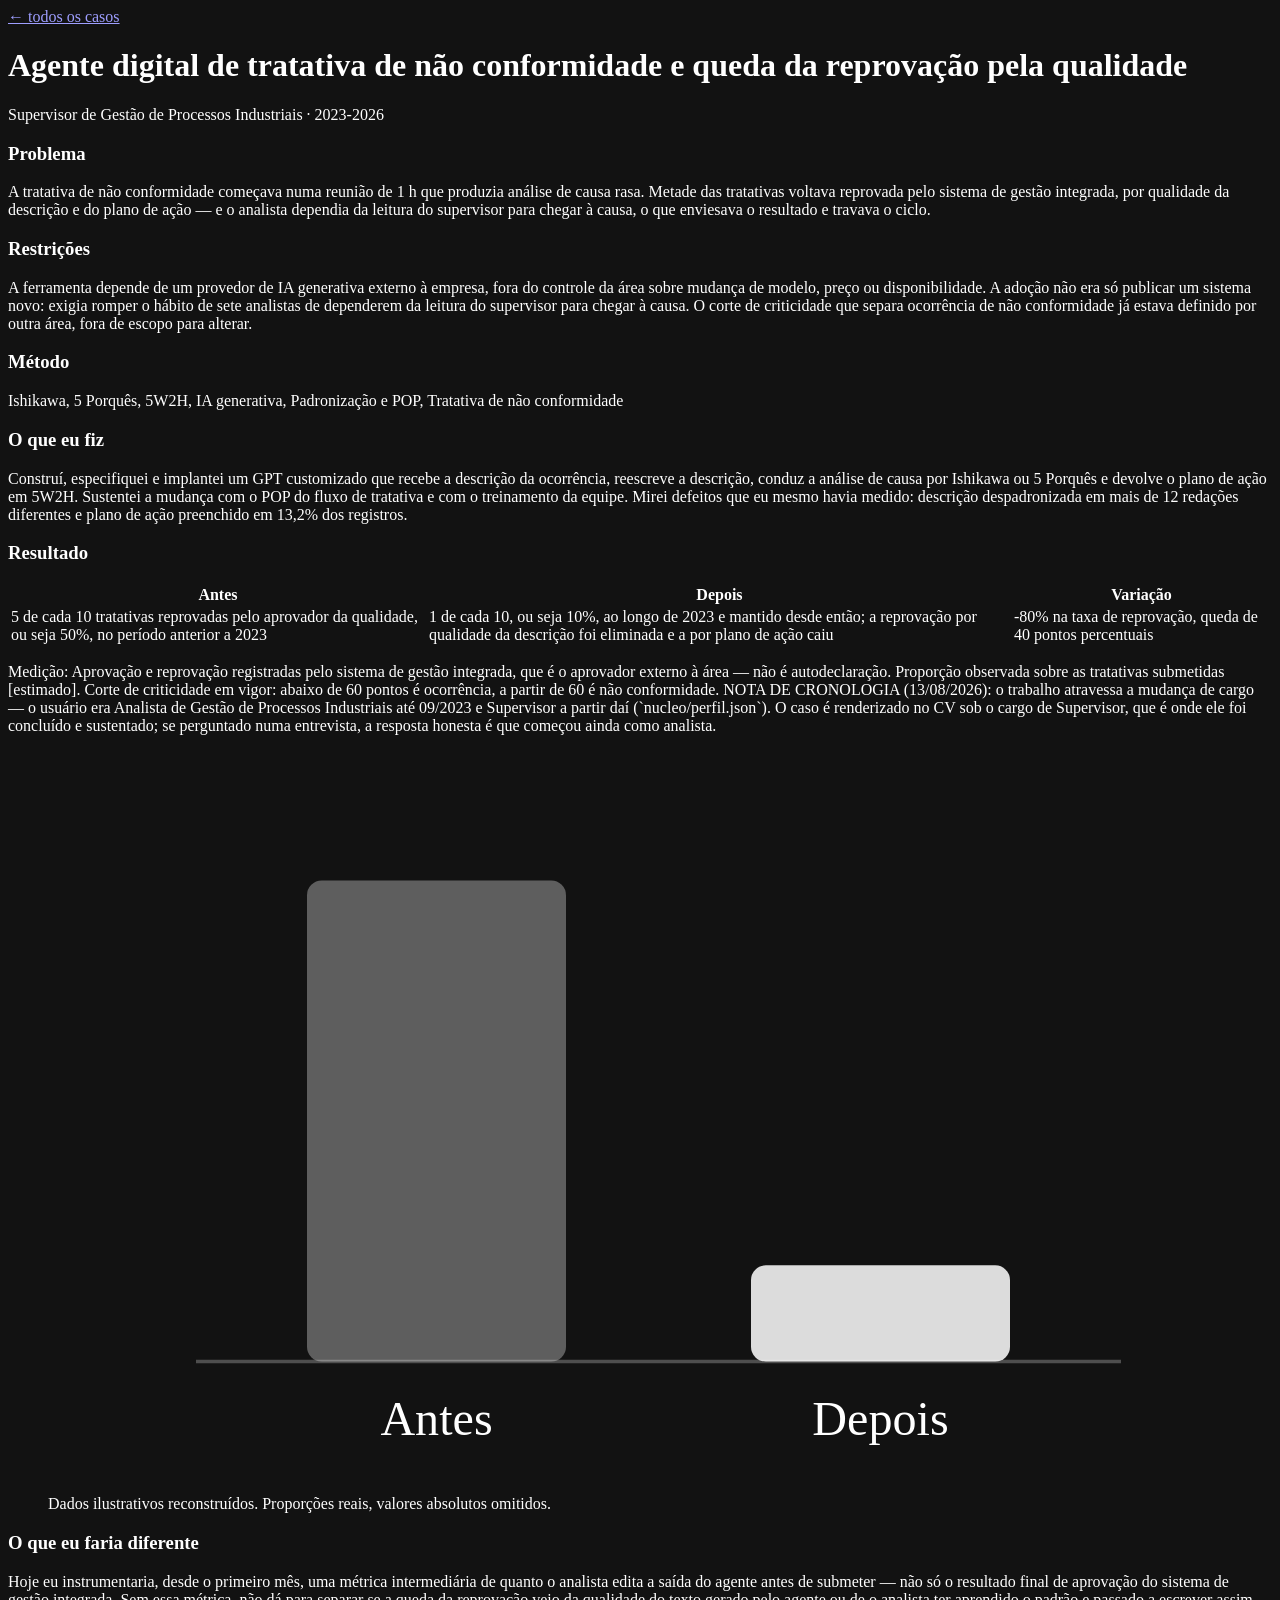
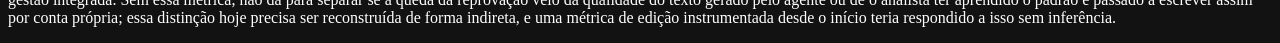
==== caso-agente-digital-tratativa-nc.html @ 701bb25c "Add files via upload portfolio" ====
<!doctype html>
<html lang="pt-BR">
<head>
<meta charset="utf-8">
<meta name="viewport" content="width=device-width,initial-scale=1">
<meta name="color-scheme" content="dark">
<title>Agente digital de tratativa de não conformidade e queda da reprovação pela qualidade — Marcelo Moura Moreira</title>
<meta name="description" content="Engenheiro de Melhoria Contínua | Especialista em Excelência Operacional">
<link rel="stylesheet" href="estatico/estilo.css">
</head>
<body>
<div class="env">

<a class="voltar" href="index.html">← todos os casos</a>
<h1>Agente digital de tratativa de não conformidade e queda da reprovação pela qualidade</h1>
<p class="papel">Supervisor de Gestão de Processos Industriais · 2023-2026</p>

<h3>Problema</h3>
<p>A tratativa de não conformidade começava numa reunião de 1 h que produzia análise de causa rasa. Metade das tratativas voltava reprovada pelo sistema de gestão integrada, por qualidade da descrição e do plano de ação — e o analista dependia da leitura do supervisor para chegar à causa, o que enviesava o resultado e travava o ciclo.</p>

<h3>Restrições</h3>
<p>A ferramenta depende de um provedor de IA generativa externo à empresa, fora do controle da área sobre mudança de modelo, preço ou disponibilidade. A adoção não era só publicar um sistema novo: exigia romper o hábito de sete analistas de dependerem da leitura do supervisor para chegar à causa. O corte de criticidade que separa ocorrência de não conformidade já estava definido por outra área, fora de escopo para alterar.</p>

<h3>Método</h3>
<p>Ishikawa, 5 Porquês, 5W2H, IA generativa, Padronização e POP, Tratativa de não conformidade</p>

<h3>O que eu fiz</h3>
<p>Construí, especifiquei e implantei um GPT customizado que recebe a descrição da ocorrência, reescreve a descrição, conduz a análise de causa por Ishikawa ou 5 Porquês e devolve o plano de ação em 5W2H. Sustentei a mudança com o POP do fluxo de tratativa e com o treinamento da equipe. Mirei defeitos que eu mesmo havia medido: descrição despadronizada em mais de 12 redações diferentes e plano de ação preenchido em 13,2% dos registros.</p>

<h3>Resultado</h3>
<table class="resultado">
  <tr><th>Antes</th><th>Depois</th><th>Variação</th></tr>
  <tr><td>5 de cada 10 tratativas reprovadas pelo aprovador da qualidade, ou seja 50%, no período anterior a 2023</td><td>1 de cada 10, ou seja 10%, ao longo de 2023 e mantido desde então; a reprovação por qualidade da descrição foi eliminada e a por plano de ação caiu</td><td>-80% na taxa de reprovação, queda de 40 pontos percentuais</td></tr>
</table>
<p>Medição: Aprovação e reprovação registradas pelo sistema de gestão integrada, que é o aprovador externo à área — não é autodeclaração. Proporção observada sobre as tratativas submetidas [estimado]. Corte de criticidade em vigor: abaixo de 60 pontos é ocorrência, a partir de 60 é não conformidade. NOTA DE CRONOLOGIA (13/08/2026): o trabalho atravessa a mudança de cargo — o usuário era Analista de Gestão de Processos Industriais até 09/2023 e Supervisor a partir daí (`nucleo/perfil.json`). O caso é renderizado no CV sob o cargo de Supervisor, que é onde ele foi concluído e sustentado; se perguntado numa entrevista, a resposta honesta é que começou ainda como analista.</p>

<figure>
  <svg viewBox="0 0 320 200" xmlns="http://www.w3.org/2000/svg" role="img" aria-label="Gráfico de barras, taxa de reprovação pela qualidade, antes e depois, proporção ilustrativa"><line x1="40" y1="165" x2="290" y2="165" stroke="currentColor" stroke-opacity="0.25"/><rect x="70" y="35" width="70" height="130" rx="4" fill="currentColor" fill-opacity="0.32"/><rect x="190" y="139" width="70" height="26" rx="4" fill="currentColor" fill-opacity="0.85"/><text x="105" y="185" text-anchor="middle" font-size="13" fill="currentColor">Antes</text><text x="225" y="185" text-anchor="middle" font-size="13" fill="currentColor">Depois</text></svg>
  <figcaption>Dados ilustrativos reconstruídos. Proporções reais, valores absolutos omitidos.</figcaption>
</figure>


<h3>O que eu faria diferente</h3>
<p>Hoje eu instrumentaria, desde o primeiro mês, uma métrica intermediária de quanto o analista edita a saída do agente antes de submeter — não só o resultado final de aprovação do sistema de gestão integrada. Sem essa métrica, não dá para separar se a queda da reprovação veio da qualidade do texto gerado pelo agente ou de o analista ter aprendido o padrão e passado a escrever assim por conta própria; essa distinção hoje precisa ser reconstruída de forma indireta, e uma métrica de edição instrumentada desde o início teria respondido a isso sem inferência.</p>

</div>
</body>
</html>
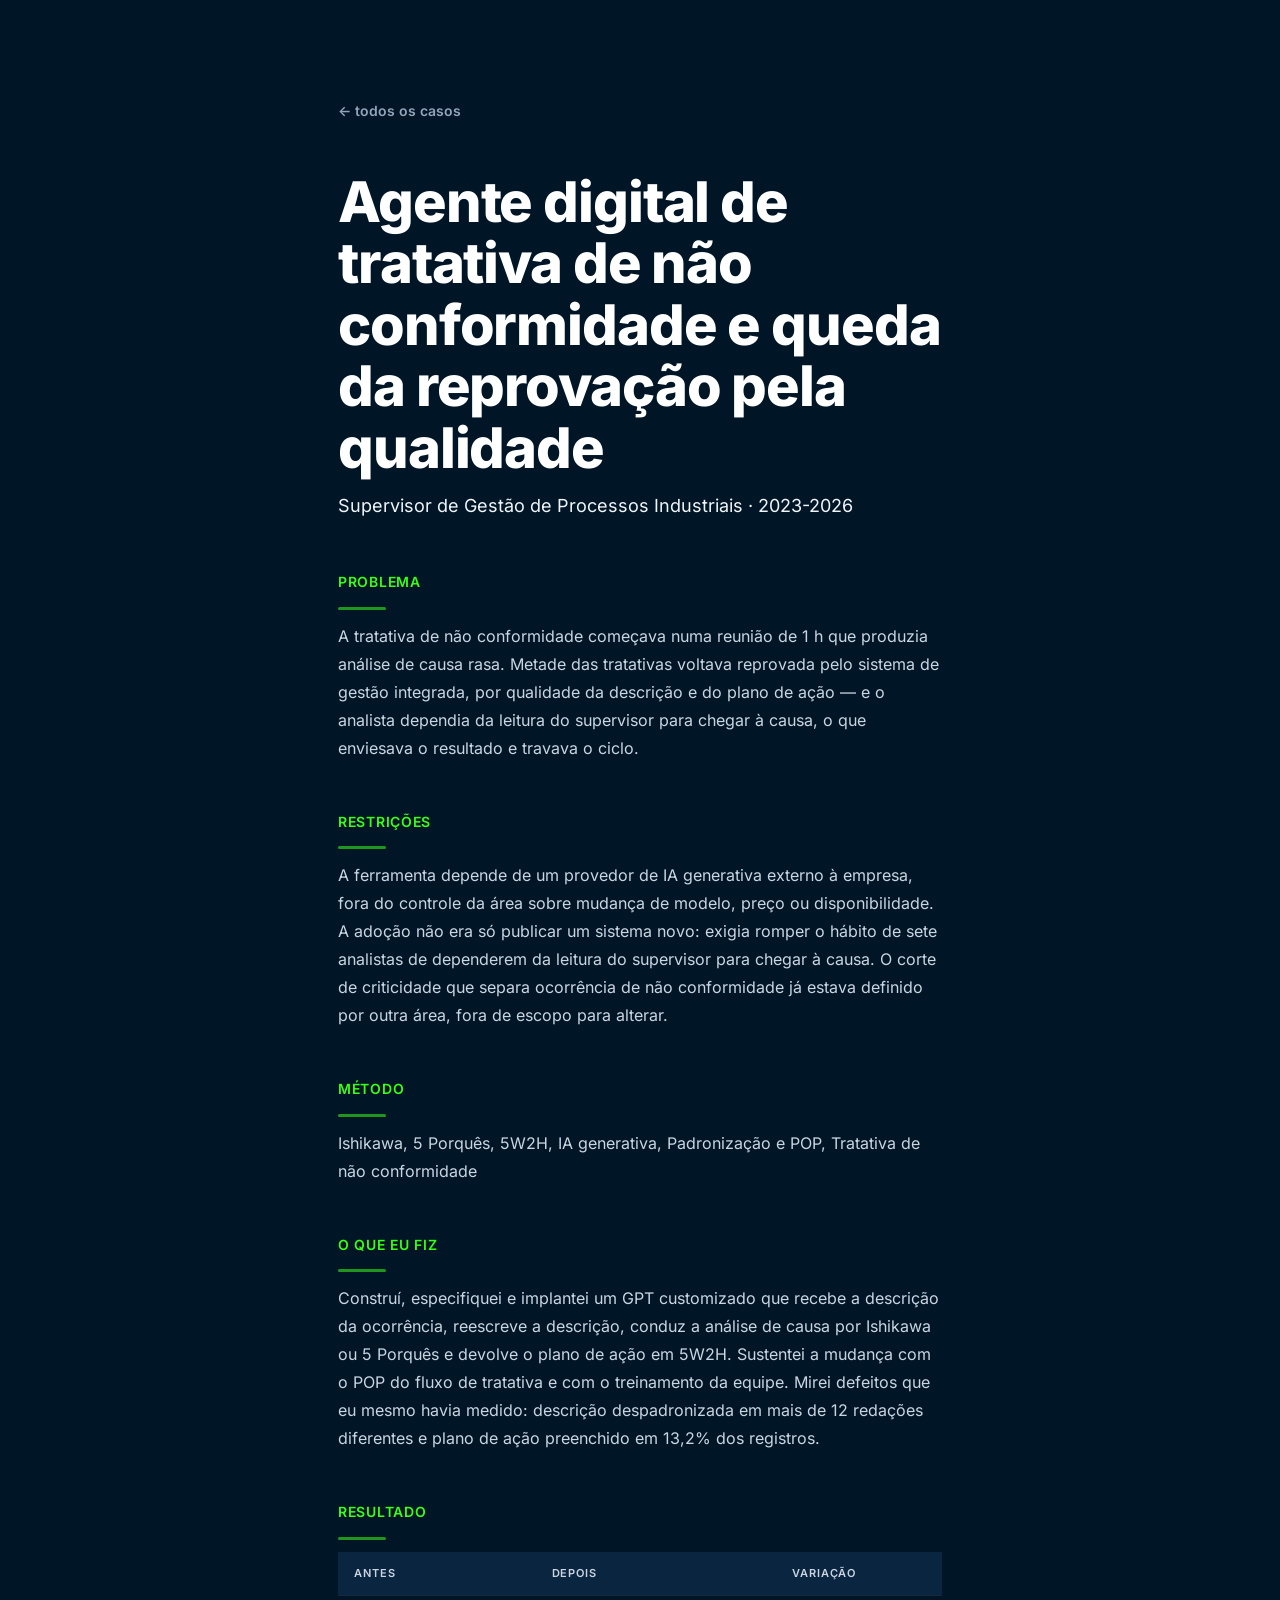
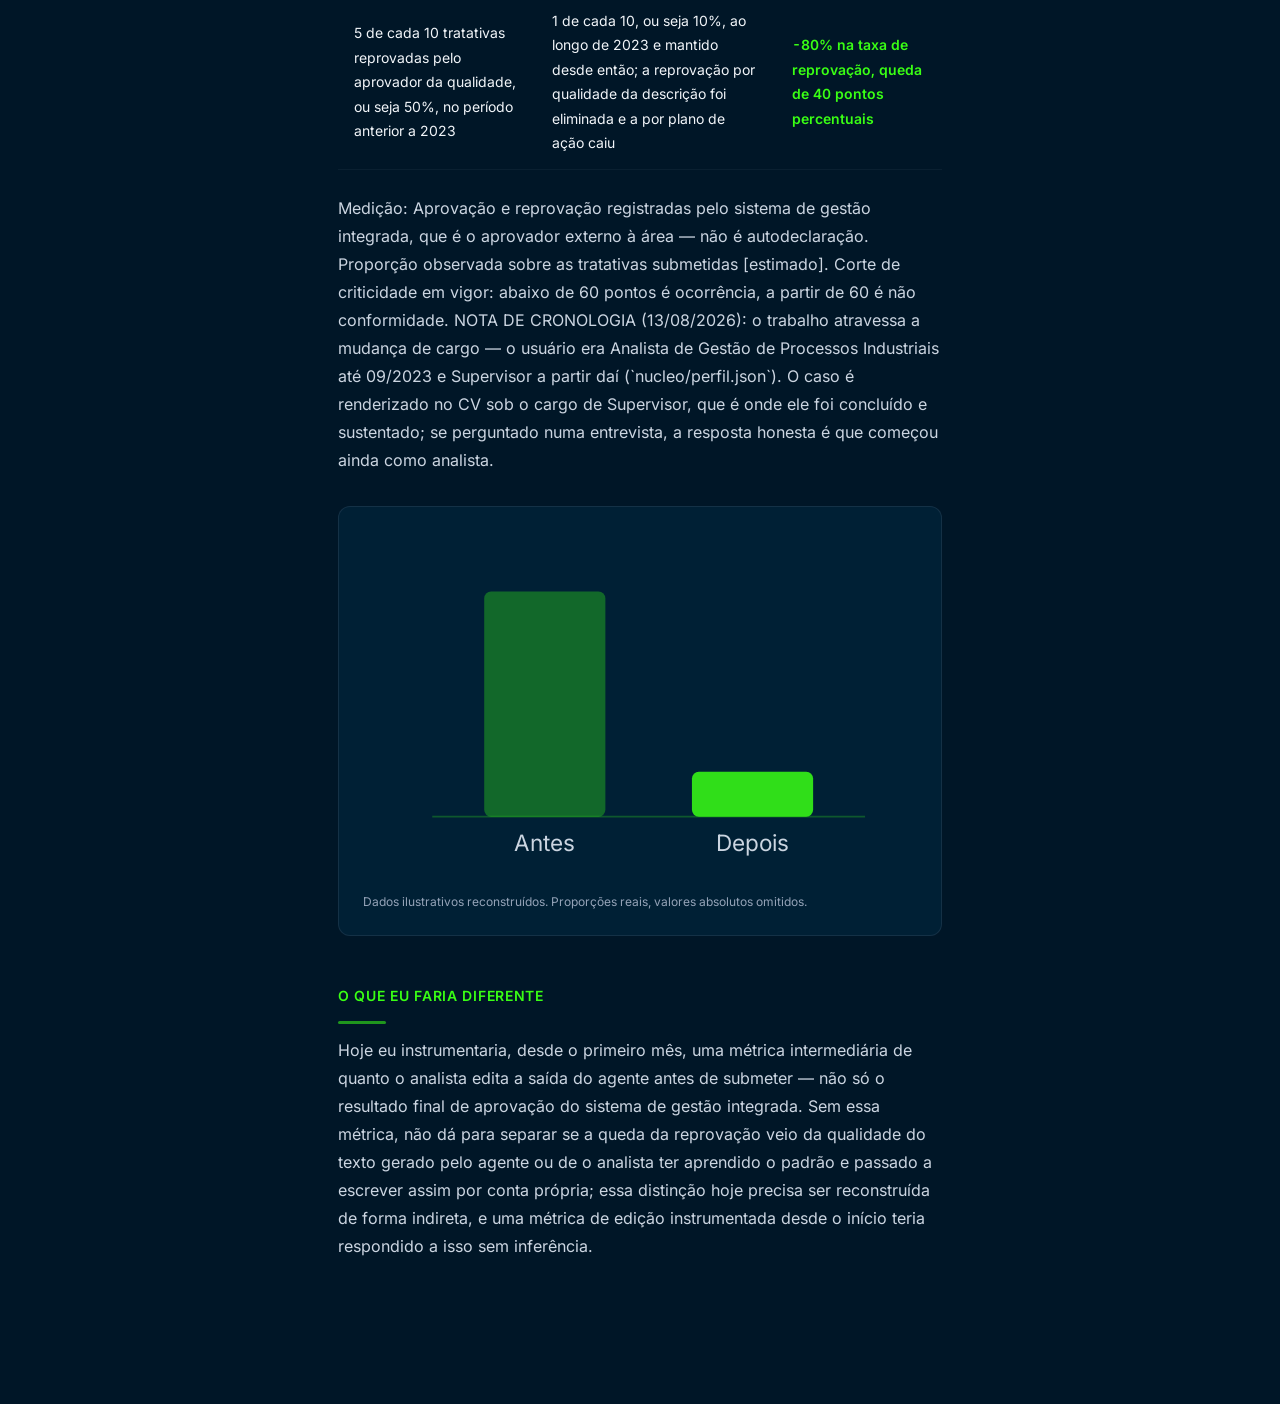
==== commit 394f020c: "Add files via upload" ====
--- a/caso-agente-digital-tratativa-nc.html
+++ b/caso-agente-digital-tratativa-nc.html
@@ -6,7 +6,7 @@
 <meta name="color-scheme" content="dark">
 <title>Agente digital de tratativa de não conformidade e queda da reprovação pela qualidade — Marcelo Moura Moreira</title>
 <meta name="description" content="Engenheiro de Melhoria Contínua | Especialista em Excelência Operacional">
-<link rel="stylesheet" href="estatico/estilo.css">
+<link rel="stylesheet" href="estilo.css">
 </head>
 <body>
 <div class="env">
--- a/estilo.css
+++ b/estilo.css
@@ -0,0 +1,266 @@
+/* Portfolio publico — tokens do design system de referencia em `projetos/02.`, v1.0.
+ *
+ * O prefixo dos tokens e das classes vai deliberadamente sem marca. Este arquivo
+ * e o unico CSS que vai a publico junto com o site, e o projeto mantem uma lista
+ * de termos proibidos em `termos_proibidos.txt` que vale para tudo que sai daqui.
+ * Os VALORES sao fieis ao design system; so o rotulo interno muda.
+ *
+ * Fontes self-hosted no mesmo diretorio: `verificar.py` reprova qualquer asset
+ * externo, entao Google Fonts esta fora. Os .ttf ficam planos em estatico/ porque
+ * o loop de copia do gerar_site.py so copia arquivos, nunca subpastas.
+ */
+
+@font-face { font-family:'Inter'; font-style:normal; font-weight:400; font-display:swap; src:url('Inter-400.ttf') format('truetype'); }
+@font-face { font-family:'Inter'; font-style:normal; font-weight:600; font-display:swap; src:url('Inter-600.ttf') format('truetype'); }
+@font-face { font-family:'Inter'; font-style:normal; font-weight:800; font-display:swap; src:url('Inter-800.ttf') format('truetype'); }
+
+:root{
+  /* base navy */
+  --navy:#001627;
+  --navy-mid:#002035;
+  --superficie:#0a2540;
+
+  /* acento — uso restrito: CTA, delta e o grafico de cada caso */
+  --neon:#39FF14;
+  --verde-fundo:#0F3D2E;
+
+  /* texto */
+  --branco:#FFFFFF;
+  --cinza-100:#F1F5F9;
+  --cinza-300:#CBD5E1;
+  /* degrau que faltava na rampa do design system (a rampa e a Slate: 100/300/500/700).
+     O --cinza-500 da 3,5:1 sobre o navy e reprova o AA em texto pequeno; este da 7,3:1.
+     Metadado, legenda e link de volta usam este, nao o 500. */
+  --cinza-400:#94A3B8;
+  --cinza-500:#64748B;
+
+  /* bordas */
+  --borda:rgba(100,116,139,0.2);
+  --borda-neon:rgba(57,255,20,0.3);
+
+  --fonte:'Inter',system-ui,-apple-system,'Segoe UI',sans-serif;
+
+  --raio-sm:4px; --raio-md:8px; --raio-lg:12px;
+  --sombra-neon:0 0 20px rgba(57,255,20,0.15);
+  --rapido:150ms ease; --base:250ms ease;
+
+  --medida:70ch;
+}
+
+*{box-sizing:border-box; margin:0; padding:0}
+html{scroll-behavior:smooth}
+
+body{
+  background:var(--navy);
+  color:var(--cinza-300);
+  font-family:var(--fonte);
+  font-size:16px;
+  line-height:1.75;
+  -webkit-font-smoothing:antialiased;
+  -moz-osx-font-smoothing:grayscale;
+}
+
+.env{max-width:var(--medida); margin:0 auto; padding:96px 48px 128px}
+
+/* ------------------------------------------------------------------
+   CAPA — navy com o brilho radial do design system
+   ------------------------------------------------------------------ */
+header.topo{
+  position:relative;
+  border-bottom:1px solid var(--borda);
+  padding-bottom:32px;
+  margin-bottom:64px;
+}
+header.topo::before{
+  content:'';
+  position:absolute;
+  top:-180px; right:-220px;
+  width:520px; height:520px;
+  background:radial-gradient(circle,rgba(57,255,20,0.06) 0%,transparent 70%);
+  pointer-events:none;
+}
+header.topo > *{position:relative}
+
+h1{
+  font-size:clamp(32px,5vw,56px);
+  font-weight:800;
+  line-height:1.1;
+  letter-spacing:-0.02em;
+  color:var(--branco);
+  margin-bottom:12px;
+}
+
+.papel{color:var(--cinza-100); font-size:18px; line-height:1.7}
+.lead{color:var(--cinza-100); font-size:18px; line-height:1.7; margin-bottom:16px}
+
+.contato{
+  color:var(--cinza-400);
+  font-size:14px;
+  margin-top:16px;
+}
+
+p{margin-bottom:16px}
+
+a{color:var(--neon); text-decoration:none}
+a:hover{text-decoration:underline; text-underline-offset:3px}
+
+/* rotulo de secao: caps neon, o padrao h4 do design system */
+h3{
+  font-size:14px;
+  font-weight:600;
+  text-transform:uppercase;
+  letter-spacing:0.05em;
+  color:var(--neon);
+  margin:48px 0 12px;
+}
+h3::after{
+  content:'';
+  display:block;
+  width:48px; height:3px;
+  background:var(--neon);
+  border-radius:2px;
+  margin-top:12px;
+  opacity:.55;
+}
+
+/* ------------------------------------------------------------------
+   INDEX — cartao de caso
+   ------------------------------------------------------------------ */
+.caso-item{
+  background:var(--navy-mid);
+  border:1px solid var(--borda);
+  border-radius:var(--raio-lg);
+  padding:32px;
+  margin-bottom:24px;
+  transition:border-color var(--base),box-shadow var(--base);
+}
+.caso-item:hover{border-color:var(--borda-neon); box-shadow:var(--sombra-neon)}
+
+.caso-item h2{margin-bottom:12px}
+.caso-item h2 a{color:var(--branco); text-decoration:none}
+.caso-item:hover h2 a{color:var(--neon)}
+.caso-item p{color:var(--cinza-300); margin-bottom:16px}
+
+h2{
+  font-size:22px;
+  font-weight:600;
+  line-height:1.3;
+  color:var(--branco);
+}
+
+/* O antes/depois vem do nucleo como frase inteira, nao como valor curto: pintar
+   o bloco todo de neon violaria a regra de acento restrito do design system.
+   Fundo neutro, e o neon so no delta. */
+.resumo-resultado{
+  background:var(--superficie);
+  border-left:3px solid var(--neon);
+  border-radius:0 var(--raio-md) var(--raio-md) 0;
+  padding:14px 18px;
+  margin:0;
+  font-size:14px;
+  line-height:1.65;
+  color:var(--cinza-300);
+}
+.delta{
+  font-variant-numeric:tabular-nums;
+  font-weight:800;
+  letter-spacing:-0.01em;
+  color:var(--neon);
+  white-space:nowrap;
+}
+
+/* ------------------------------------------------------------------
+   PAGINA DE CASO
+   ------------------------------------------------------------------ */
+.voltar{
+  display:inline-block;
+  font-size:14px;
+  font-weight:600;
+  color:var(--cinza-400);
+  margin-bottom:48px;
+  transition:color var(--rapido);
+}
+.voltar:hover{color:var(--neon); text-decoration:none}
+
+/* Separador entre casos — so existe na versao de arquivo unico
+   (`gerar_site.py --autocontido`), onde os casos viram secoes de uma
+   pagina so. No site normal cada caso e um arquivo e nada usa isto. */
+.sep-caso{
+  border:0;
+  border-top:1px solid var(--borda);
+  margin:96px 0;
+}
+
+.resultado{
+  width:100%;
+  border-collapse:collapse;
+  margin:12px 0 24px;
+}
+.resultado tr:first-child{background:var(--superficie)}
+.resultado th{
+  padding:12px 16px;
+  font-size:11px;
+  font-weight:600;
+  text-transform:uppercase;
+  letter-spacing:0.08em;
+  color:var(--cinza-300);
+  text-align:left;
+  border-bottom:1px solid var(--borda);
+}
+.resultado td{
+  padding:13px 16px;
+  font-size:14px;
+  color:var(--cinza-100);
+  border-bottom:1px solid rgba(100,116,139,0.1);
+}
+.resultado td:last-child{color:var(--neon); font-weight:600; font-variant-numeric:tabular-nums}
+
+/* ------------------------------------------------------------------
+   GRAFICO — os SVG do nucleo pintam tudo em currentColor, entao a cor
+   vem daqui. O fill-opacity de cada barra ja separa antes de depois;
+   os rotulos saem do neon para nao gritar.
+   ------------------------------------------------------------------ */
+figure{
+  margin:32px 0;
+  padding:24px;
+  background:var(--navy-mid);
+  border:1px solid var(--borda);
+  border-radius:var(--raio-lg);
+}
+figure svg{width:100%; height:auto; display:block; color:var(--neon)}
+figure svg text{fill:var(--cinza-300); font-family:var(--fonte)}
+figcaption{
+  font-size:12px;
+  color:var(--cinza-400);
+  margin-top:16px;
+  line-height:1.5;
+}
+
+/* ------------------------------------------------------------------
+   RESPONSIVO
+   ------------------------------------------------------------------ */
+@media (max-width:768px){
+  .env{padding:48px 24px 64px}
+  .caso-item{padding:24px}
+  figure{padding:16px}
+}
+
+/* ------------------------------------------------------------------
+   IMPRESSAO — o design system manda leitura longa e PDF em fundo claro.
+   Navy so em cover e header; no papel, nem isso.
+   ------------------------------------------------------------------ */
+@media print{
+  :root{
+    --navy:#FFFFFF; --navy-mid:#F8FAFC; --superficie:#F8FAFC;
+    --neon:#15803D; --verde-fundo:#F0FDF4;
+    --branco:#111827; --cinza-100:#111827; --cinza-300:#4B5563;
+    --cinza-400:#6B7280; --cinza-500:#6B7280;
+    --borda:#E2E8F0; --borda-neon:#E2E8F0;
+  }
+  body{font-size:11pt}
+  .env{padding:0; max-width:none}
+  header.topo::before{display:none}
+  .voltar{display:none}
+  .caso-item,figure{box-shadow:none; break-inside:avoid}
+  h1,h2,h3{break-after:avoid}
+}
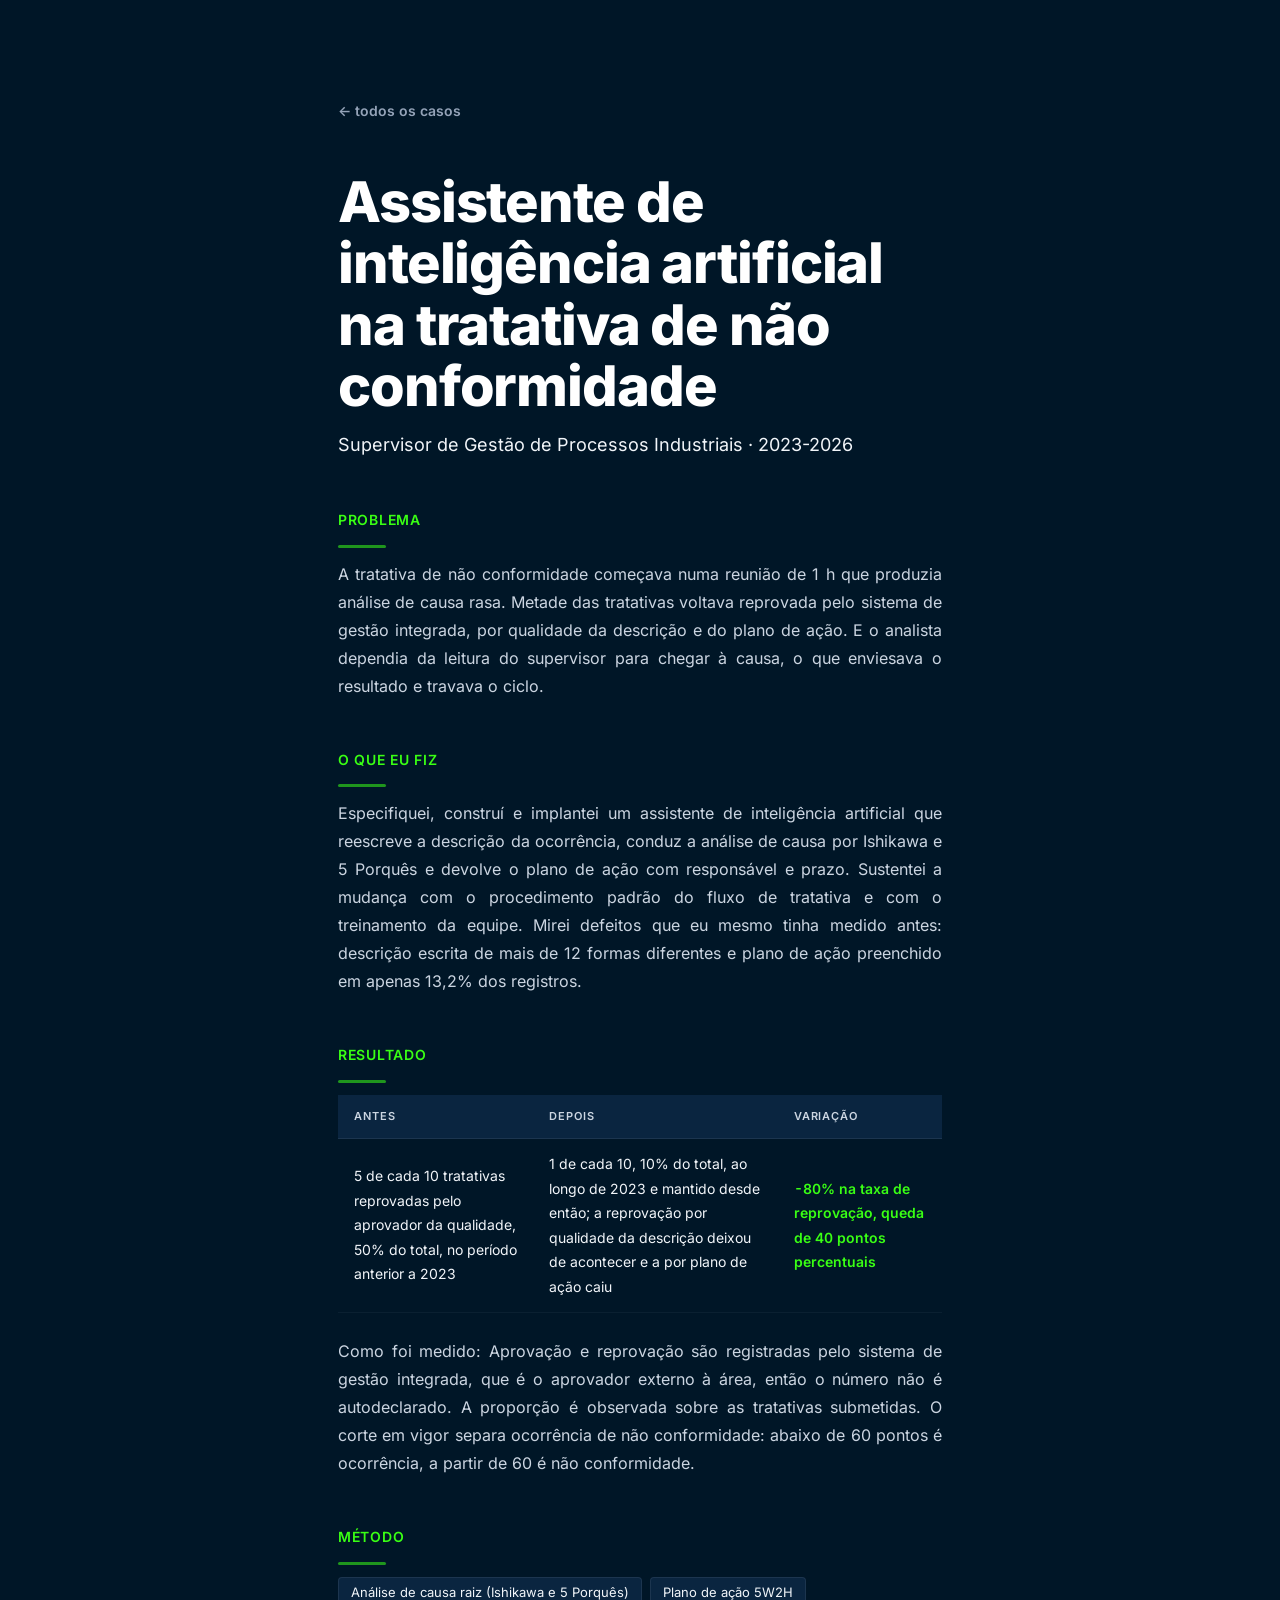
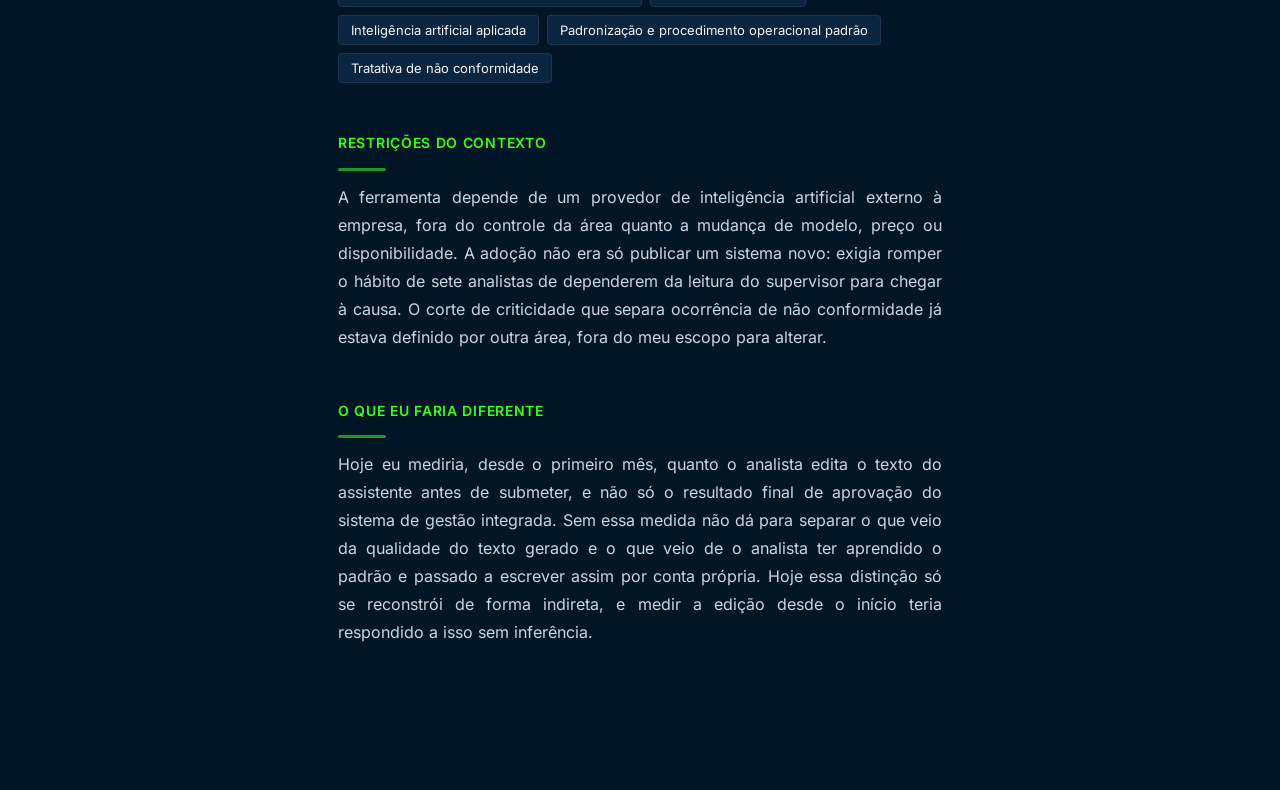
==== commit b03f83fa: "Add files via upload" ====
--- a/caso-agente-digital-tratativa-nc.html
+++ b/caso-agente-digital-tratativa-nc.html
@@ -4,7 +4,7 @@
 <meta charset="utf-8">
 <meta name="viewport" content="width=device-width,initial-scale=1">
 <meta name="color-scheme" content="dark">
-<title>Agente digital de tratativa de não conformidade e queda da reprovação pela qualidade — Marcelo Moura Moreira</title>
+<title>Assistente de inteligência artificial na tratativa de não conformidade · Marcelo Moura Moreira</title>
 <meta name="description" content="Engenheiro de Melhoria Contínua | Especialista em Excelência Operacional">
 <link rel="stylesheet" href="estilo.css">
 </head>
@@ -12,36 +12,38 @@
 <div class="env">
 
 <a class="voltar" href="index.html">← todos os casos</a>
-<h1>Agente digital de tratativa de não conformidade e queda da reprovação pela qualidade</h1>
+<h1>Assistente de inteligência artificial na tratativa de não conformidade</h1>
 <p class="papel">Supervisor de Gestão de Processos Industriais · 2023-2026</p>
 
+
 <h3>Problema</h3>
-<p>A tratativa de não conformidade começava numa reunião de 1 h que produzia análise de causa rasa. Metade das tratativas voltava reprovada pelo sistema de gestão integrada, por qualidade da descrição e do plano de ação — e o analista dependia da leitura do supervisor para chegar à causa, o que enviesava o resultado e travava o ciclo.</p>
+<p>A tratativa de não conformidade começava numa reunião de 1 h que produzia análise de causa rasa. Metade das tratativas voltava reprovada pelo sistema de gestão integrada, por qualidade da descrição e do plano de ação. E o analista dependia da leitura do supervisor para chegar à causa, o que enviesava o resultado e travava o ciclo.</p>
 
-<h3>Restrições</h3>
-<p>A ferramenta depende de um provedor de IA generativa externo à empresa, fora do controle da área sobre mudança de modelo, preço ou disponibilidade. A adoção não era só publicar um sistema novo: exigia romper o hábito de sete analistas de dependerem da leitura do supervisor para chegar à causa. O corte de criticidade que separa ocorrência de não conformidade já estava definido por outra área, fora de escopo para alterar.</p>
+<h3>O que eu fiz</h3>
+<p>Especifiquei, construí e implantei um assistente de inteligência artificial que reescreve a descrição da ocorrência, conduz a análise de causa por Ishikawa e 5 Porquês e devolve o plano de ação com responsável e prazo. Sustentei a mudança com o procedimento padrão do fluxo de tratativa e com o treinamento da equipe. Mirei defeitos que eu mesmo tinha medido antes: descrição escrita de mais de 12 formas diferentes e plano de ação preenchido em apenas 13,2% dos registros.</p>
+
+<h3>Resultado</h3>
+
+<table class="resultado">
+  <tr><th>Antes</th><th>Depois</th><th>Variação</th></tr>
+  <tr><td>5 de cada 10 tratativas reprovadas pelo aprovador da qualidade, 50% do total, no período anterior a 2023</td><td>1 de cada 10, 10% do total, ao longo de 2023 e mantido desde então; a reprovação por qualidade da descrição deixou de acontecer e a por plano de ação caiu</td><td>-80% na taxa de reprovação, queda de 40 pontos percentuais</td></tr>
+</table>
+<p>Como foi medido: Aprovação e reprovação são registradas pelo sistema de gestão integrada, que é o aprovador externo à área, então o número não é autodeclarado. A proporção é observada sobre as tratativas submetidas. O corte em vigor separa ocorrência de não conformidade: abaixo de 60 pontos é ocorrência, a partir de 60 é não conformidade.</p>
+
+
 
 <h3>Método</h3>
-<p>Ishikawa, 5 Porquês, 5W2H, IA generativa, Padronização e POP, Tratativa de não conformidade</p>
+<ul class="metodo">
+  <li>Análise de causa raiz (Ishikawa e 5 Porquês)</li><li>Plano de ação 5W2H</li><li>Inteligência artificial aplicada</li><li>Padronização e procedimento operacional padrão</li><li>Tratativa de não conformidade</li>
+</ul>
 
-<h3>O que eu fiz</h3>
-<p>Construí, especifiquei e implantei um GPT customizado que recebe a descrição da ocorrência, reescreve a descrição, conduz a análise de causa por Ishikawa ou 5 Porquês e devolve o plano de ação em 5W2H. Sustentei a mudança com o POP do fluxo de tratativa e com o treinamento da equipe. Mirei defeitos que eu mesmo havia medido: descrição despadronizada em mais de 12 redações diferentes e plano de ação preenchido em 13,2% dos registros.</p>
+<h3>Restrições do contexto</h3>
+<p>A ferramenta depende de um provedor de inteligência artificial externo à empresa, fora do controle da área quanto a mudança de modelo, preço ou disponibilidade. A adoção não era só publicar um sistema novo: exigia romper o hábito de sete analistas de dependerem da leitura do supervisor para chegar à causa. O corte de criticidade que separa ocorrência de não conformidade já estava definido por outra área, fora do meu escopo para alterar.</p>
 
-<h3>Resultado</h3>
-<table class="resultado">
-  <tr><th>Antes</th><th>Depois</th><th>Variação</th></tr>
-  <tr><td>5 de cada 10 tratativas reprovadas pelo aprovador da qualidade, ou seja 50%, no período anterior a 2023</td><td>1 de cada 10, ou seja 10%, ao longo de 2023 e mantido desde então; a reprovação por qualidade da descrição foi eliminada e a por plano de ação caiu</td><td>-80% na taxa de reprovação, queda de 40 pontos percentuais</td></tr>
-</table>
-<p>Medição: Aprovação e reprovação registradas pelo sistema de gestão integrada, que é o aprovador externo à área — não é autodeclaração. Proporção observada sobre as tratativas submetidas [estimado]. Corte de criticidade em vigor: abaixo de 60 pontos é ocorrência, a partir de 60 é não conformidade. NOTA DE CRONOLOGIA (13/08/2026): o trabalho atravessa a mudança de cargo — o usuário era Analista de Gestão de Processos Industriais até 09/2023 e Supervisor a partir daí (`nucleo/perfil.json`). O caso é renderizado no CV sob o cargo de Supervisor, que é onde ele foi concluído e sustentado; se perguntado numa entrevista, a resposta honesta é que começou ainda como analista.</p>
-
-<figure>
-  <svg viewBox="0 0 320 200" xmlns="http://www.w3.org/2000/svg" role="img" aria-label="Gráfico de barras, taxa de reprovação pela qualidade, antes e depois, proporção ilustrativa"><line x1="40" y1="165" x2="290" y2="165" stroke="currentColor" stroke-opacity="0.25"/><rect x="70" y="35" width="70" height="130" rx="4" fill="currentColor" fill-opacity="0.32"/><rect x="190" y="139" width="70" height="26" rx="4" fill="currentColor" fill-opacity="0.85"/><text x="105" y="185" text-anchor="middle" font-size="13" fill="currentColor">Antes</text><text x="225" y="185" text-anchor="middle" font-size="13" fill="currentColor">Depois</text></svg>
-  <figcaption>Dados ilustrativos reconstruídos. Proporções reais, valores absolutos omitidos.</figcaption>
-</figure>
 
 
 <h3>O que eu faria diferente</h3>
-<p>Hoje eu instrumentaria, desde o primeiro mês, uma métrica intermediária de quanto o analista edita a saída do agente antes de submeter — não só o resultado final de aprovação do sistema de gestão integrada. Sem essa métrica, não dá para separar se a queda da reprovação veio da qualidade do texto gerado pelo agente ou de o analista ter aprendido o padrão e passado a escrever assim por conta própria; essa distinção hoje precisa ser reconstruída de forma indireta, e uma métrica de edição instrumentada desde o início teria respondido a isso sem inferência.</p>
+<p>Hoje eu mediria, desde o primeiro mês, quanto o analista edita o texto do assistente antes de submeter, e não só o resultado final de aprovação do sistema de gestão integrada. Sem essa medida não dá para separar o que veio da qualidade do texto gerado e o que veio de o analista ter aprendido o padrão e passado a escrever assim por conta própria. Hoje essa distinção só se reconstrói de forma indireta, e medir a edição desde o início teria respondido a isso sem inferência.</p>
 
 </div>
 </body>
--- a/estilo.css
+++ b/estilo.css
@@ -101,6 +101,23 @@
 
 p{margin-bottom:16px}
 
+/* Justificado nos paragrafos de leitura corrida, a pedido do usuario.
+   Escopo deliberado: `.lead`, o texto do cartao do indice e os paragrafos das
+   secoes do caso. Fica de fora o que nao e prosa -- contato, meta do cartao e
+   o bloco antes/depois --, onde justificar so abriria buraco entre palavras.
+   `hyphens` depende de `lang` no <html>, que o template ja emite como pt-BR;
+   sem hifenizacao, justificar numa coluna de 70ch produz rio de espaco em
+   frase com termo longo ("nao conformidade", "responsabilidade"). */
+.lead,
+.caso-item > p:not(.resumo-resultado):not(.meta-caso),
+.env > p:not(.contato):not(.lead){
+  text-align:justify;
+  text-justify:inter-word;
+  hyphens:auto;
+  -webkit-hyphens:auto;
+}
+section > p{text-align:justify; hyphens:auto; -webkit-hyphens:auto}
+
 a{color:var(--neon); text-decoration:none}
 a:hover{text-decoration:underline; text-underline-offset:3px}
 
@@ -136,10 +153,19 @@
 }
 .caso-item:hover{border-color:var(--borda-neon); box-shadow:var(--sombra-neon)}
 
-.caso-item h2{margin-bottom:12px}
+.caso-item h2{margin-bottom:8px}
 .caso-item h2 a{color:var(--branco); text-decoration:none}
 .caso-item:hover h2 a{color:var(--neon)}
 .caso-item p{color:var(--cinza-300); margin-bottom:16px}
+
+/* Papel e periodo no cartao. Com 13 casos no indice, sem esta linha o leitor
+   nao consegue situar o caso no tempo nem no cargo sem abrir a pagina. */
+.meta-caso{
+  color:var(--cinza-400);
+  font-size:13px;
+  line-height:1.5;
+  margin-bottom:14px;
+}
 
 h2{
   font-size:22px;
@@ -167,6 +193,13 @@
   letter-spacing:-0.01em;
   color:var(--neon);
   white-space:nowrap;
+}
+
+/* Caso sem numero citavel: mesmo bloco, sem a barra neon. O acento marca
+   resultado medido; usa-lo aqui prometeria um numero que nao vem. */
+.resumo-resultado.sem-numero{
+  border-left-color:var(--cinza-500);
+  color:var(--cinza-400);
 }
 
 /* ------------------------------------------------------------------
@@ -216,25 +249,32 @@
 .resultado td:last-child{color:var(--neon); font-weight:600; font-variant-numeric:tabular-nums}
 
 /* ------------------------------------------------------------------
-   GRAFICO — os SVG do nucleo pintam tudo em currentColor, entao a cor
-   vem daqui. O fill-opacity de cada barra ja separa antes de depois;
-   os rotulos saem do neon para nao gritar.
-   ------------------------------------------------------------------ */
-figure{
-  margin:32px 0;
-  padding:24px;
-  background:var(--navy-mid);
+   METODO — etiqueta, nao frase. O campo e uma lista de nomes de metodo;
+   renderizado com join(', ') dentro de um <p> virava um paragrafo de
+   siglas soltas no meio do texto corrido.
+   ------------------------------------------------------------------ */
+ul.metodo{
+  list-style:none;
+  display:flex;
+  flex-wrap:wrap;
+  gap:8px;
+  margin:0 0 16px;
+  padding:0;
+}
+ul.metodo li{
+  background:var(--superficie);
   border:1px solid var(--borda);
-  border-radius:var(--raio-lg);
-}
-figure svg{width:100%; height:auto; display:block; color:var(--neon)}
-figure svg text{fill:var(--cinza-300); font-family:var(--fonte)}
-figcaption{
-  font-size:12px;
-  color:var(--cinza-400);
-  margin-top:16px;
-  line-height:1.5;
-}
+  border-radius:var(--raio-sm);
+  padding:5px 12px;
+  font-size:13px;
+  line-height:1.4;
+  color:var(--cinza-100);
+}
+
+/* O bloco de grafico (figure/figcaption) foi removido em 16/08/2026 junto
+   com os SVG de `casos_extra.json`: eram proporcoes ilustrativas e obrigavam
+   uma legenda declarando que o valor absoluto era omitido. O CSS saiu junto
+   para nao deixar regra orfa; se voltar grafico, ele volta com dado real. */
 
 /* ------------------------------------------------------------------
    RESPONSIVO
@@ -242,7 +282,12 @@
 @media (max-width:768px){
   .env{padding:48px 24px 64px}
   .caso-item{padding:24px}
-  figure{padding:16px}
+  /* Coluna estreita nao comporta justificado: a entrelinha abre buraco a cada
+     duas linhas. Volta para alinhado a esquerda abaixo de 768px. */
+  .lead,
+  .caso-item > p,
+  .env > p,
+  section > p{text-align:left}
 }
 
 /* ------------------------------------------------------------------
@@ -261,6 +306,7 @@
   .env{padding:0; max-width:none}
   header.topo::before{display:none}
   .voltar{display:none}
-  .caso-item,figure{box-shadow:none; break-inside:avoid}
+  .caso-item{box-shadow:none; break-inside:avoid}
+  ul.metodo{break-inside:avoid}
   h1,h2,h3{break-after:avoid}
 }
